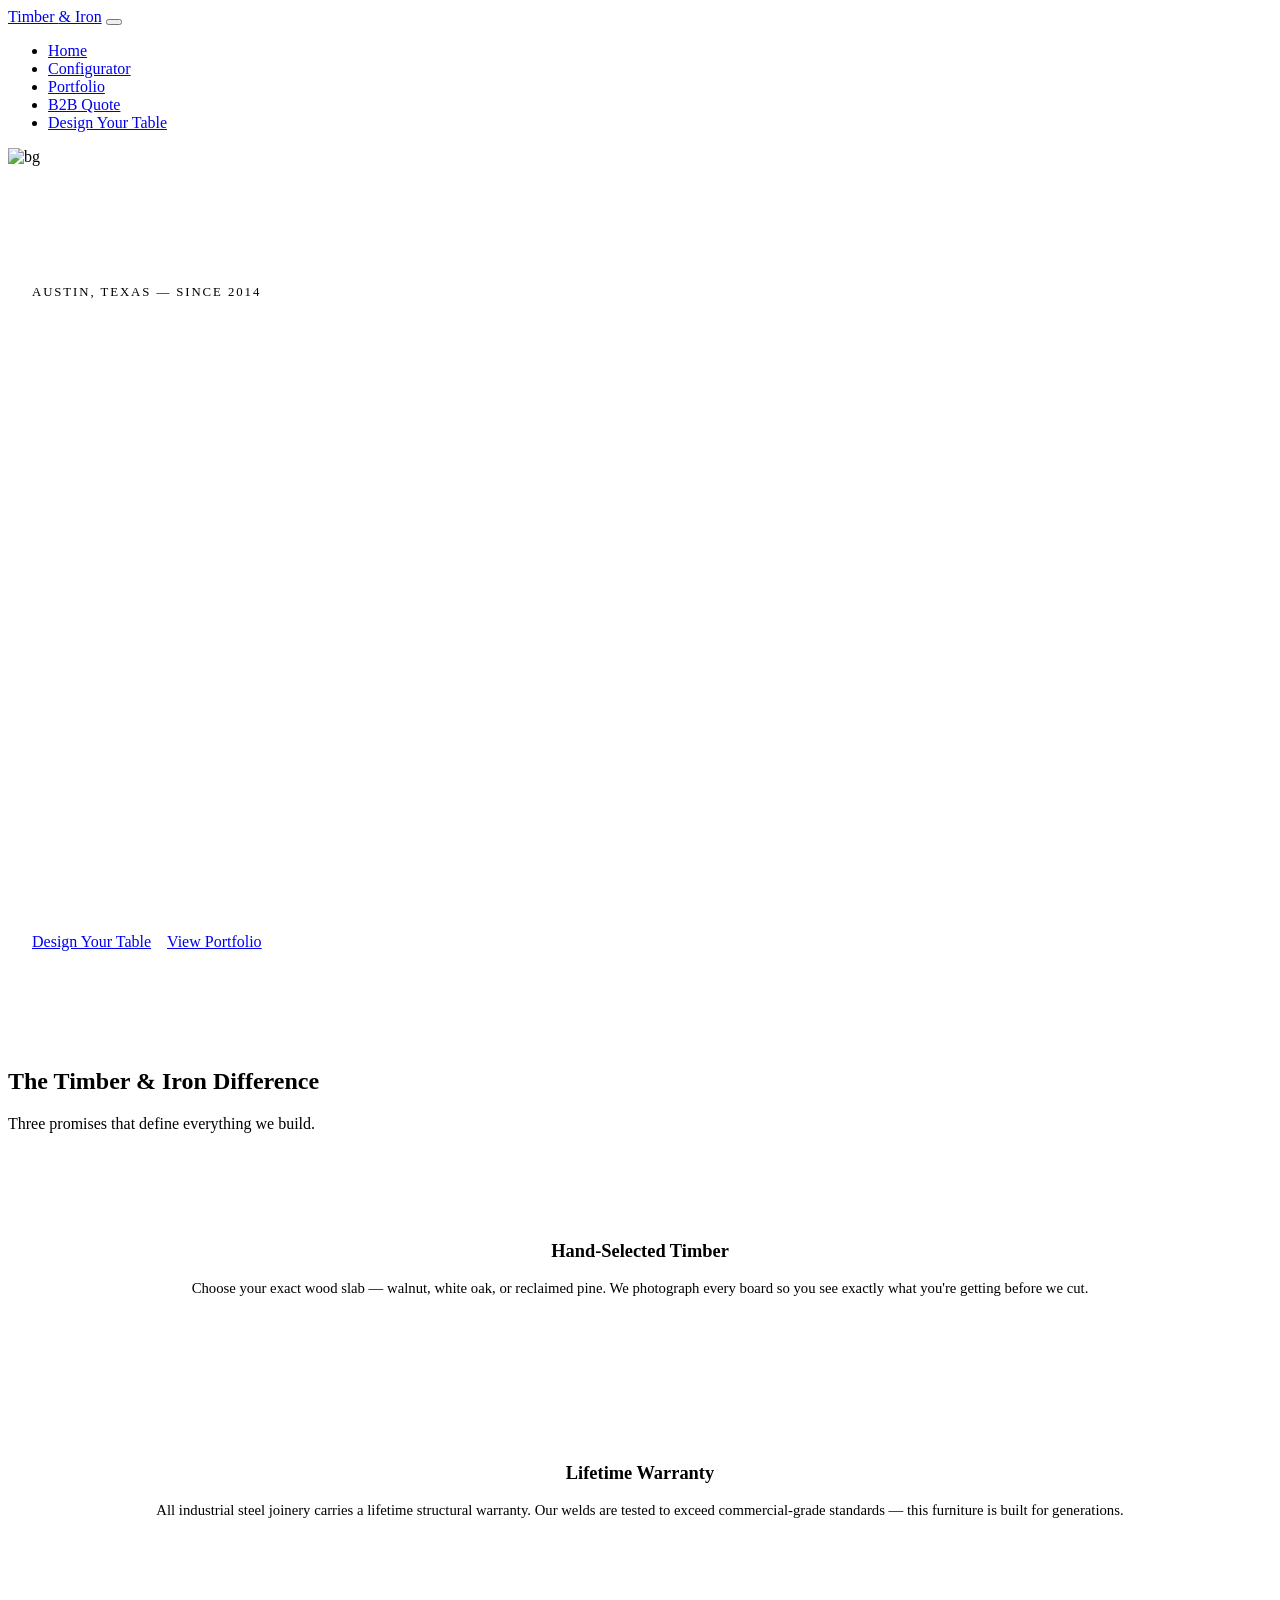
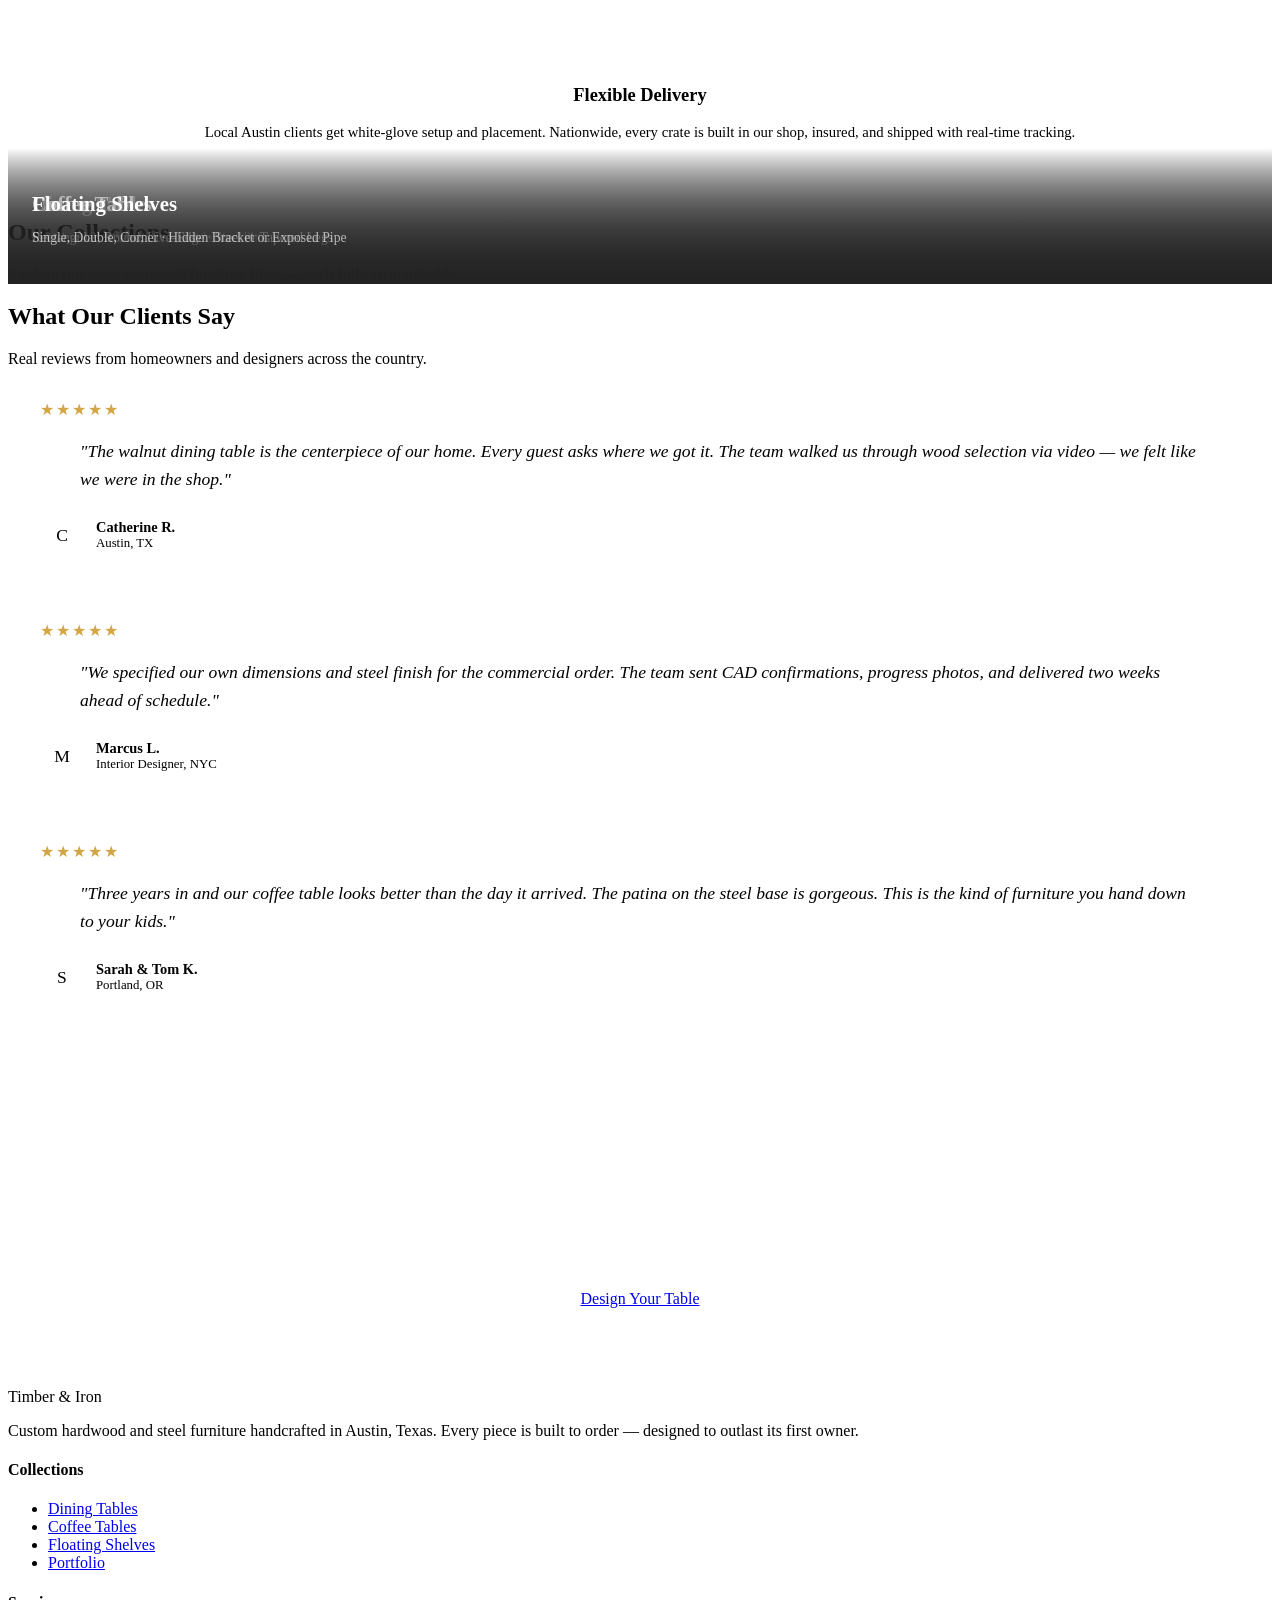
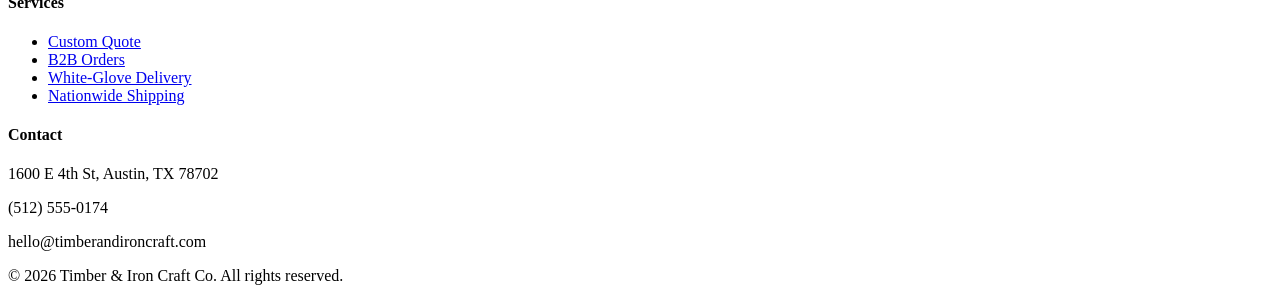
==== index.html @ 64012898 "Add files via upload" ====
<!doctype html>
<html lang="en">
<head>
  <meta charset="utf-8">
  <meta name="viewport" content="width=device-width, initial-scale=1">
  <title>Timber & Iron Craft Co. — Custom Hardwood Furniture, Austin TX</title>
  <link rel="stylesheet" href="css/timber.css">
  <style>
    .hero {
      position: relative;
      min-height: 100vh;
      display: flex;
      align-items: center;
      padding-top: var(--nav-height);
      background: var(--charcoal);
      overflow: hidden;
    }

    .hero-bg {
      position: absolute;
      inset: 0;
      background:
        linear-gradient(135deg, rgba(30,63,32,0.3) 0%, rgba(34,34,34,0.8) 50%, rgba(34,34,34,0.95) 100%),
        linear-gradient(0deg, var(--charcoal) 0%, transparent 40%);
    }

    .hero-bg img {
      width: 100%;
      height: 100%;
      object-fit: cover;
      position: absolute;
      inset: 0;
      mix-blend-mode: overlay;
    }

    .hero-content {
      position: relative;
      z-index: 2;
      max-width: 720px;
      padding: 120px 24px 80px;
    }

    .hero h1 {
      color: #fff;
      font-size: clamp(2.8rem, 6vw, 5rem);
      line-height: 1.06;
      margin-bottom: 1.5rem;
    }

    .hero p {
      color: rgba(255,255,255,0.75);
      font-size: clamp(1.05rem, 1.5vw, 1.2rem);
      max-width: 520px;
      line-height: 1.7;
      margin-bottom: 2.5rem;
    }

    .hero-actions {
      display: flex;
      gap: 16px;
      flex-wrap: wrap;
    }

    .hero-kicker {
      font-size: 0.8rem;
      text-transform: uppercase;
      letter-spacing: 0.15em;
      color: var(--accent);
      font-weight: 500;
      margin-bottom: 1rem;
      display: block;
    }

    .trust-triad {
      background: var(--surface);
    }

    .trust-card {
      text-align: center;
      padding: 40px 28px;
      border: 1px solid var(--border);
      background: var(--bg);
    }

    .trust-card .icon {
      width: 48px;
      height: 48px;
      margin: 0 auto 20px;
      display: flex;
      align-items: center;
      justify-content: center;
    }

    .trust-card .icon svg {
      width: 40px;
      height: 40px;
      stroke: var(--accent);
      fill: none;
      stroke-width: 1.5;
    }

    .trust-card h3 {
      font-size: 1.15rem;
      margin-bottom: 10px;
    }

    .trust-card p {
      color: var(--muted);
      font-size: 0.92rem;
      line-height: 1.6;
    }

    .category-grid .grid-3 {
      gap: 24px;
    }

    .category-card {
      position: relative;
      aspect-ratio: 4/5;
      overflow: hidden;
      border: 1px solid var(--border);
      cursor: pointer;
      transition: all 0.4s ease;
    }

    .category-card:hover {
      border-color: var(--accent);
    }

    .category-card-bg {
      width: 100%;
      height: 100%;
      background: var(--surface);
      display: flex;
      align-items: center;
      justify-content: center;
      transition: transform 0.4s ease;
    }

    .category-card:hover .category-card-bg {
      transform: scale(1.03);
    }

    .category-card .placeholder-slab {
      width: 70%;
      height: 60%;
      background: linear-gradient(135deg, #d4c9b8 0%, #b8a88e 50%, #9c8a6e 100%);
      border-radius: 2px;
    }

    .category-card.dining .placeholder-slab {
      width: 80%;
      height: 50%;
      background: linear-gradient(135deg, #c4b6a0 0%, #a89476 50%, #8a7658 100%);
    }

    .category-card.coffee .placeholder-slab {
      width: 60%;
      height: 40%;
      background: linear-gradient(135deg, #d1c4b0 0%, #b8a88e 50%, #9c8a6e 100%);
    }

    .category-card.shelves .placeholder-slab {
      width: 50%;
      height: 65%;
      background: linear-gradient(135deg, #cebfa8 0%, #b0a088 50%, #8a7a62 100%);
    }

    .category-card-label {
      position: absolute;
      bottom: 0;
      left: 0;
      right: 0;
      padding: 24px;
      background: linear-gradient(transparent, rgba(34,34,34,0.85));
      color: #fff;
    }

    .category-card-label h3 {
      font-size: 1.3rem;
      color: #fff;
      margin-bottom: 4px;
    }

    .category-card-label p {
      font-size: 0.85rem;
      color: rgba(255,255,255,0.65);
    }

    .social-proof {
      background: var(--surface);
    }

    .review-card {
      background: var(--bg);
      border: 1px solid var(--border);
      padding: 32px;
    }

    .review-card .stars {
      color: #d4a545;
      font-size: 1rem;
      letter-spacing: 2px;
      margin-bottom: 16px;
    }

    .review-card blockquote {
      font-family: var(--font-display);
      font-size: 1.1rem;
      font-style: italic;
      line-height: 1.6;
      margin-bottom: 20px;
      color: var(--fg);
    }

    .review-card .reviewer {
      display: flex;
      align-items: center;
      gap: 12px;
    }

    .review-card .reviewer-avatar {
      width: 44px;
      height: 44px;
      border-radius: 50%;
      background: var(--surface);
      display: flex;
      align-items: center;
      justify-content: center;
      font-family: var(--font-display);
      font-size: 1.1rem;
      color: var(--muted);
    }

    .review-card .reviewer-name {
      font-size: 0.9rem;
      font-weight: 600;
    }

    .review-card .reviewer-location {
      font-size: 0.8rem;
      color: var(--muted);
    }

    .cta-band {
      background: var(--charcoal);
      text-align: center;
      padding: 5rem 0;
    }

    .cta-band h2 {
      color: #fff;
      font-size: clamp(2rem, 4vw, 3rem);
      margin-bottom: 1rem;
    }

    .cta-band p {
      color: rgba(255,255,255,0.65);
      max-width: 500px;
      margin: 0 auto 2rem;
    }

    @media (max-width: 640px) {
      .hero-actions {
        flex-direction: column;
      }

      .hero-actions .btn {
        width: 100%;
        justify-content: center;
      }
    }
  </style>
</head>
<body>

  <nav>
    <div class="container">
      <a href="/" class="nav-logo">Timber <span>&amp;</span> Iron</a>
      <button class="nav-toggle" aria-label="Toggle menu" onclick="document.querySelector('.nav-links').classList.toggle('open')">
        <span></span><span></span><span></span>
      </button>
      <ul class="nav-links">
        <li><a href="/" class="active">Home</a></li>
        <li><a href="configurator.html">Configurator</a></li>
        <li><a href="portfolio.html">Portfolio</a></li>
        <li><a href="b2b-quote.html">B2B Quote</a></li>
        <li><a href="configurator.html" class="nav-cta">Design Your Table</a></li>
      </ul>
    </div>
  </nav>

  <section class="hero">
    <div class="hero-bg">
      <div class="hero-bg"> <img src="Gemini_Generated_Image_15kgkk15kgkk15kg.png" alt="bg"></div>
    </div>
    <div class="container" style="position:relative;z-index:2;">
      <div class="hero-content">
        <span class="hero-kicker">Austin, Texas — Since 2014</span>
        <h1>Heirloom-Quality Custom Hardwood Furniture. Built in Austin—Shipped Nationwide.</h1>
        <p>Every piece is handcrafted from hand-selected timber and welded industrial steel. Your dimensions, your wood, your finish — delivered to your door.</p>
        <div class="hero-actions">
          <a href="configurator.html" class="btn btn-primary">Design Your Table</a>
          <a href="portfolio.html" class="btn btn-outline-light">View Portfolio</a>
        </div>
      </div>
    </div>
  </section>

  <section class="section trust-triad">
    <div class="container">
      <div class="section-header">
        <h2 class="section-title">The Timber &amp; Iron Difference</h2>
        <p class="section-subtitle" style="margin:0 auto;">Three promises that define everything we build.</p>
      </div>
      <div class="grid-3">
        <div class="trust-card">
          <div class="icon">
            <svg viewBox="0 0 24 24" stroke-linecap="round" stroke-linejoin="round"><path d="M12 3v18"/><path d="M9 21h6"/><path d="M7 7l-2 2 2 2"/><path d="M17 7l2 2-2 2"/></svg>
          </div>
          <h3>Hand-Selected Timber</h3>
          <p>Choose your exact wood slab — walnut, white oak, or reclaimed pine. We photograph every board so you see exactly what you're getting before we cut.</p>
        </div>
        <div class="trust-card">
          <div class="icon">
            <svg viewBox="0 0 24 24" stroke-linecap="round" stroke-linejoin="round"><path d="M12 22s8-4 8-10V5l-8-3-8 3v7c0 6 8 10 8 10z"/></svg>
          </div>
          <h3>Lifetime Warranty</h3>
          <p>All industrial steel joinery carries a lifetime structural warranty. Our welds are tested to exceed commercial-grade standards — this furniture is built for generations.</p>
        </div>
        <div class="trust-card">
          <div class="icon">
            <svg viewBox="0 0 24 24" stroke-linecap="round" stroke-linejoin="round"><path d="M17 21v-2a4 4 0 0 0-4-4H5a4 4 0 0 0-4 4v2"/><circle cx="9" cy="7" r="4"/><path d="M23 21v-2a4 4 0 0 0-3-3.87"/><path d="M16 3.13a4 4 0 0 1 0 7.75"/></svg>
          </div>
          <h3>Flexible Delivery</h3>
          <p>Local Austin clients get white-glove setup and placement. Nationwide, every crate is built in our shop, insured, and shipped with real-time tracking.</p>
        </div>
      </div>
    </div>
  </section>

  <section class="section">
    <div class="container">
      <div class="section-header">
        <h2 class="section-title">Our Collections</h2>
        <p class="section-subtitle" style="margin:0 auto;">Explore our most-requested furniture lines — each fully customizable.</p>
      </div>
      <div class="category-grid grid-3">
        <a href="configurator.html" class="category-card dining">
          <div class="category-card-bg">
            <div class="placeholder-slab"></div>
          </div>
          <div class="category-card-label">
            <h3>Dining Tables</h3>
            <p>Seat 4 to 12 · Walnut, Oak, Reclaimed Pine</p>
          </div>
        </a>
        <a href="configurator.html" class="category-card coffee">
          <div class="category-card-bg">
            <div class="placeholder-slab"></div>
          </div>
          <div class="category-card-label">
            <h3>Coffee Tables</h3>
            <p>Rectangular, Round, Live-Edge · Steel or Tapered Legs</p>
          </div>
        </a>
        <a href="configurator.html" class="category-card shelves">
          <div class="category-card-bg">
            <div class="placeholder-slab"></div>
          </div>
          <div class="category-card-label">
            <h3>Floating Shelves</h3>
            <p>Single, Double, Corner · Hidden Bracket or Exposed Pipe</p>
          </div>
        </a>
      </div>
    </div>
  </section>

  <section class="section social-proof">
    <div class="container">
      <div class="section-header">
        <h2 class="section-title">What Our Clients Say</h2>
        <p class="section-subtitle" style="margin:0 auto;">Real reviews from homeowners and designers across the country.</p>
      </div>
      <div class="grid-3">
        <div class="review-card">
          <div class="stars">★★★★★</div>
          <blockquote>"The walnut dining table is the centerpiece of our home. Every guest asks where we got it. The team walked us through wood selection via video — we felt like we were in the shop."</blockquote>
          <div class="reviewer">
            <div class="reviewer-avatar">C</div>
            <div>
              <div class="reviewer-name">Catherine R.</div>
              <div class="reviewer-location">Austin, TX</div>
            </div>
          </div>
        </div>
        <div class="review-card">
          <div class="stars">★★★★★</div>
          <blockquote>"We specified our own dimensions and steel finish for the commercial order. The team sent CAD confirmations, progress photos, and delivered two weeks ahead of schedule."</blockquote>
          <div class="reviewer">
            <div class="reviewer-avatar">M</div>
            <div>
              <div class="reviewer-name">Marcus L.</div>
              <div class="reviewer-location">Interior Designer, NYC</div>
            </div>
          </div>
        </div>
        <div class="review-card">
          <div class="stars">★★★★★</div>
          <blockquote>"Three years in and our coffee table looks better than the day it arrived. The patina on the steel base is gorgeous. This is the kind of furniture you hand down to your kids."</blockquote>
          <div class="reviewer">
            <div class="reviewer-avatar">S</div>
            <div>
              <div class="reviewer-name">Sarah &amp; Tom K.</div>
              <div class="reviewer-location">Portland, OR</div>
            </div>
          </div>
        </div>
      </div>
    </div>
  </section>

  <section class="cta-band">
    <div class="container">
      <h2>Ready to Build Something Extraordinary?</h2>
      <p>Start with our configurator to choose your wood, dimensions, and steel base — then we'll craft a formal quote within 48 hours.</p>
      <a href="configurator.html" class="btn btn-primary">Design Your Table</a>
    </div>
  </section>

  <footer>
    <div class="container">
      <div>
        <div class="footer-brand">Timber <span>&amp;</span> Iron</div>
        <p>Custom hardwood and steel furniture handcrafted in Austin, Texas. Every piece is built to order — designed to outlast its first owner.</p>
      </div>
      <div>
        <h4>Collections</h4>
        <ul>
          <li><a href="configurator.html">Dining Tables</a></li>
          <li><a href="configurator.html">Coffee Tables</a></li>
          <li><a href="configurator.html">Floating Shelves</a></li>
          <li><a href="portfolio.html">Portfolio</a></li>
        </ul>
      </div>
      <div>
        <h4>Services</h4>
        <ul>
          <li><a href="configurator.html">Custom Quote</a></li>
          <li><a href="b2b-quote.html">B2B Orders</a></li>
          <li><a href="#">White-Glove Delivery</a></li>
          <li><a href="#">Nationwide Shipping</a></li>
        </ul>
      </div>
      <div>
        <h4>Contact</h4>
        <p>1600 E 4th St, Austin, TX 78702</p>
        <p>(512) 555-0174</p>
        <p>hello@timberandironcraft.com</p>
      </div>
    </div>
    <div class="footer-bottom container">
      <p>&copy; 2026 Timber & Iron Craft Co. All rights reserved.</p>
    </div>
  </footer>

</body>
</html>
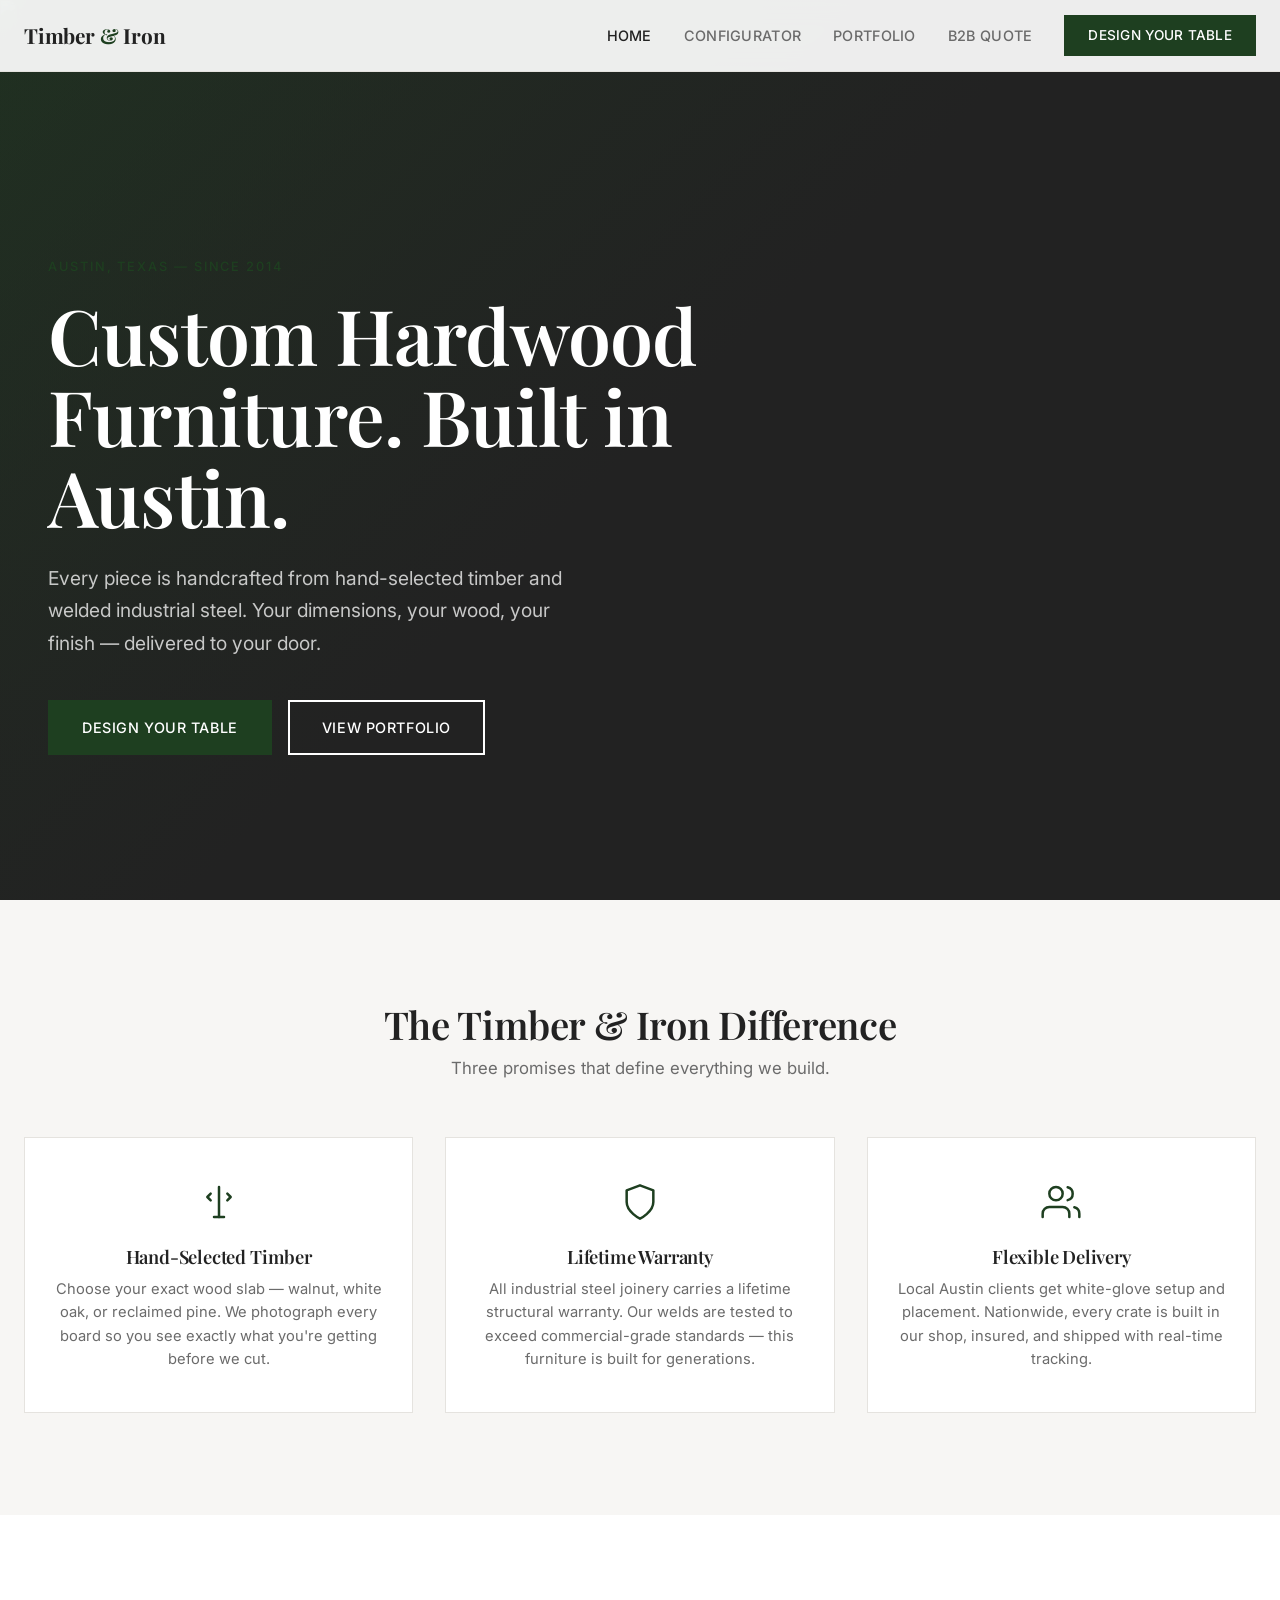
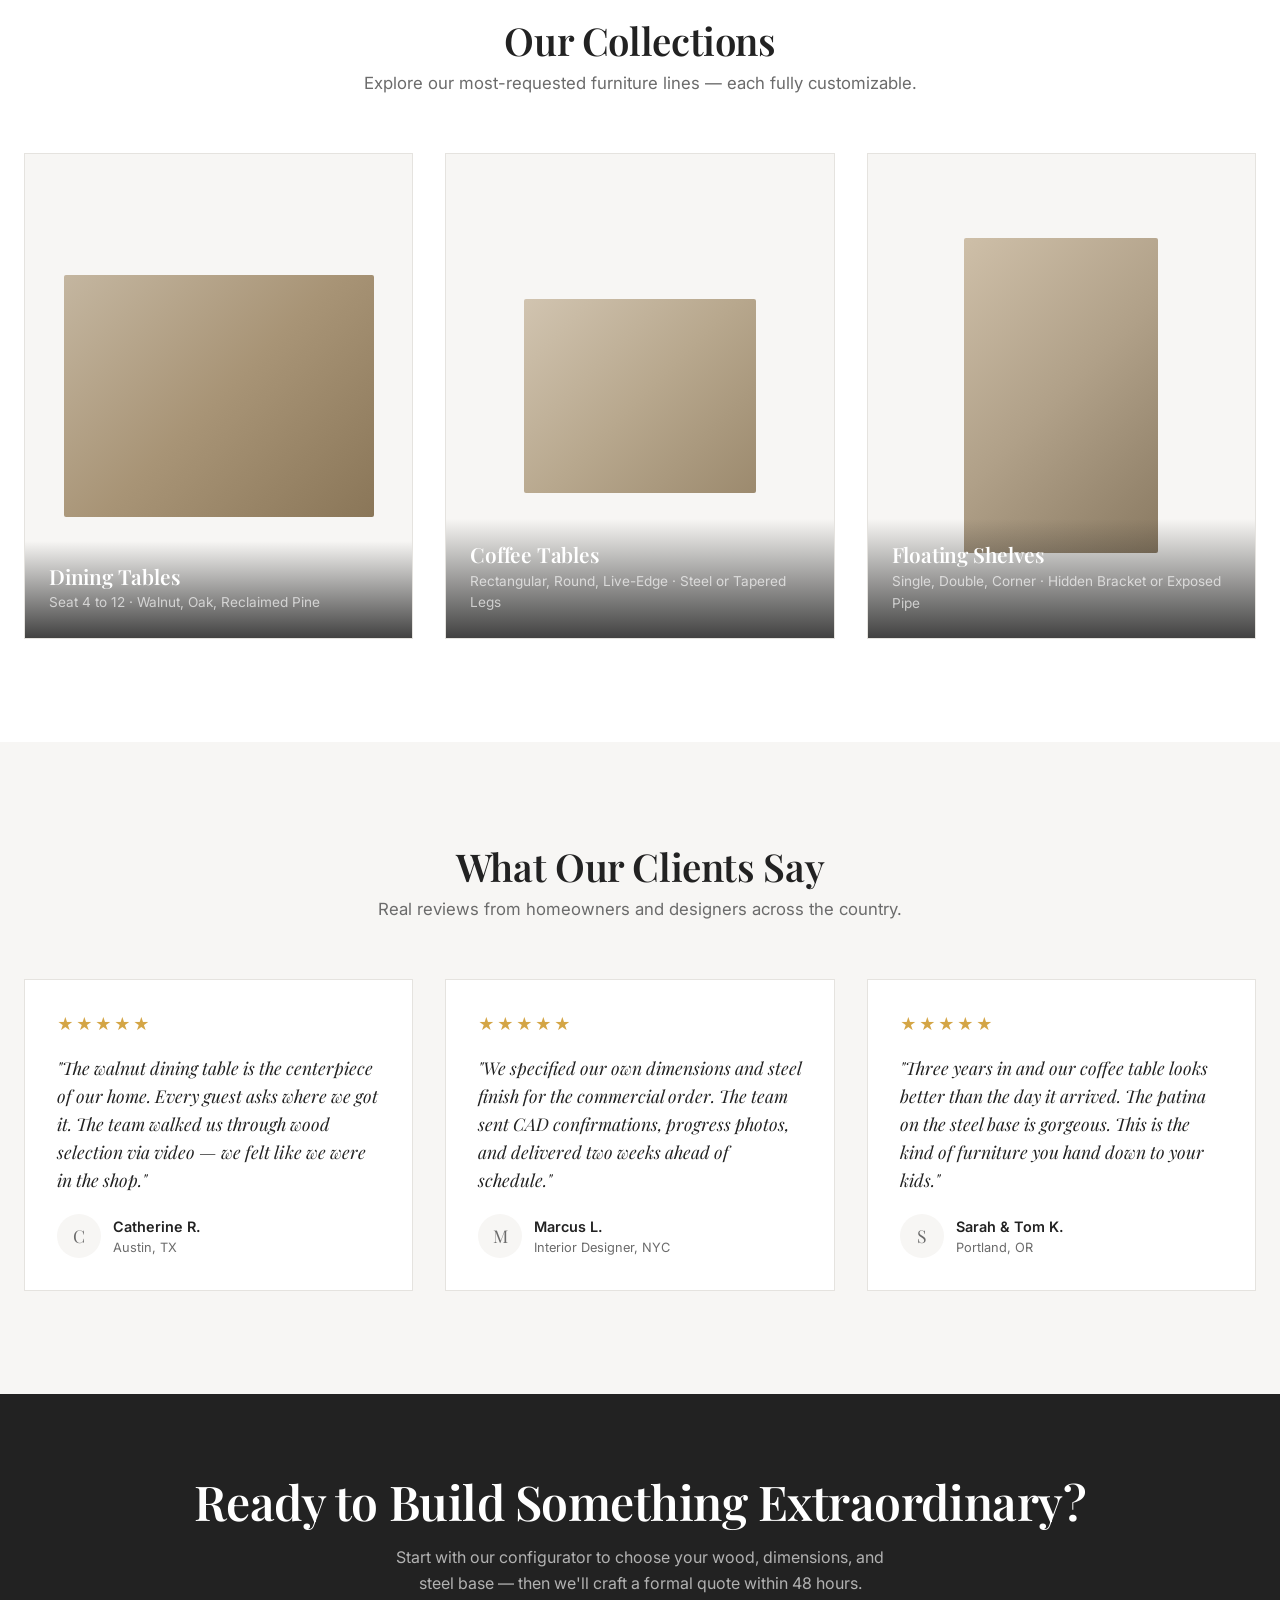
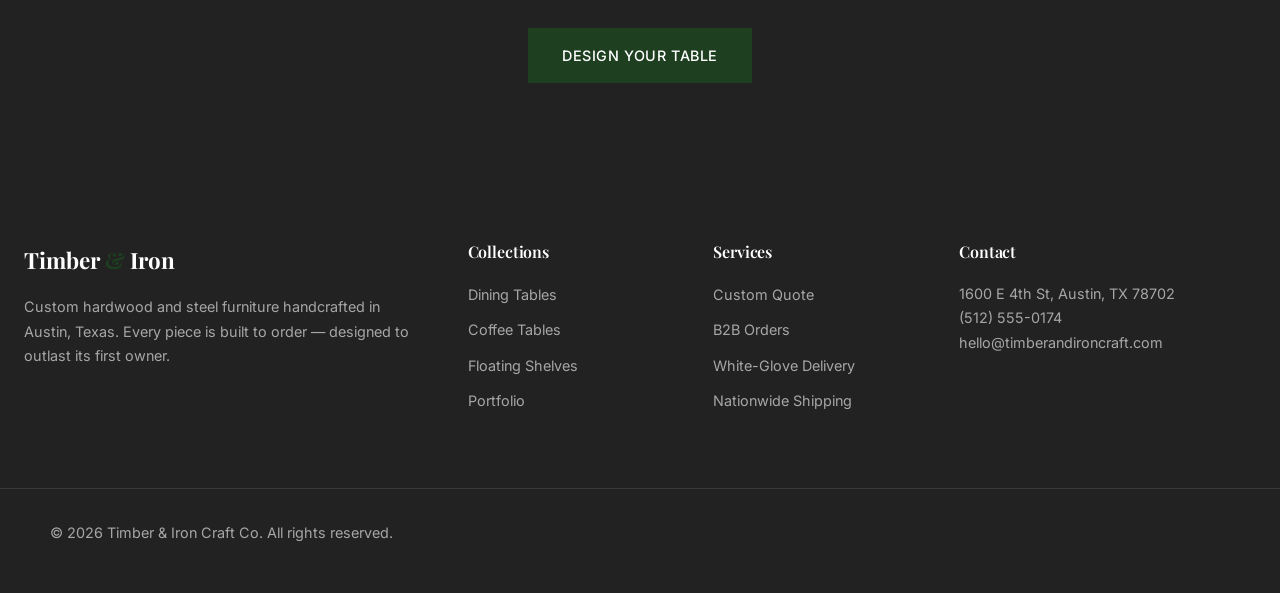
==== commit de1b8e10: "Revise hero section heading for clarity Updated the hero section heading to be more concise." ====
--- a/index.html
+++ b/index.html
@@ -290,14 +290,14 @@
     </div>
   </nav>
 
-  <section class="hero">
+<section class="hero">
     <div class="hero-bg">
       <div class="hero-bg"> <img src="Gemini_Generated_Image_15kgkk15kgkk15kg.png" alt="bg"></div>
     </div>
     <div class="container" style="position:relative;z-index:2;">
       <div class="hero-content">
         <span class="hero-kicker">Austin, Texas — Since 2014</span>
-        <h1>Heirloom-Quality Custom Hardwood Furniture. Built in Austin—Shipped Nationwide.</h1>
+        <h1>Custom Hardwood Furniture. Built in Austin.</h1>
         <p>Every piece is handcrafted from hand-selected timber and welded industrial steel. Your dimensions, your wood, your finish — delivered to your door.</p>
         <div class="hero-actions">
           <a href="configurator.html" class="btn btn-primary">Design Your Table</a>
--- a/css/timber.css
+++ b/css/timber.css
@@ -0,0 +1,416 @@
+@import url('https://fonts.googleapis.com/css2?family=Playfair+Display:ital,wght@0,400;0,600;0,700;1,400&family=Inter:wght@400;500;600&display=swap');
+
+:root {
+  --bg: #ffffff;
+  --surface: #f7f6f4;
+  --fg: #222222;
+  --muted: #6b6b6b;
+  --border: #e5e3df;
+  --accent: #1e3f20;
+  --accent-light: #2d5e30;
+  --charcoal: #222222;
+
+  --font-display: 'Playfair Display', Georgia, 'Times New Roman', serif;
+  --font-body: 'Inter', -apple-system, BlinkMacSystemFont, 'Segoe UI', system-ui, sans-serif;
+
+  --container: 1280px;
+  --nav-height: 72px;
+}
+
+* { margin: 0; padding: 0; box-sizing: border-box; }
+
+html {
+  scroll-behavior: smooth;
+  -webkit-font-smoothing: antialiased;
+  -moz-osx-font-smoothing: grayscale;
+}
+
+body {
+  font-family: var(--font-body);
+  font-size: 16px;
+  line-height: 1.6;
+  color: var(--fg);
+  background: var(--bg);
+}
+
+/* ===== Typography ===== */
+
+h1, h2, h3, h4 {
+  font-family: var(--font-display);
+  font-weight: 600;
+  line-height: 1.15;
+  letter-spacing: -0.01em;
+  color: var(--fg);
+}
+
+.display-headline {
+  font-family: var(--font-display);
+  font-size: clamp(2.5rem, 5vw, 4.5rem);
+  font-weight: 700;
+  line-height: 1.08;
+  letter-spacing: -0.02em;
+}
+
+.section-title {
+  font-size: clamp(1.75rem, 3vw, 2.75rem);
+  font-weight: 600;
+  margin-bottom: 0.5rem;
+}
+
+.section-subtitle {
+  font-size: 1.05rem;
+  color: var(--muted);
+  max-width: 560px;
+  line-height: 1.6;
+}
+
+/* ===== Layout ===== */
+
+.container {
+  width: 100%;
+  max-width: var(--container);
+  margin: 0 auto;
+  padding: 0 24px;
+}
+
+.section {
+  padding: clamp(4rem, 8vw, 7rem) 0;
+}
+
+.section-header {
+  margin-bottom: 3.5rem;
+  text-align: center;
+}
+
+.section-header.align-left {
+  text-align: left;
+}
+
+/* ===== Navigation ===== */
+
+nav {
+  position: fixed;
+  top: 0;
+  left: 0;
+  right: 0;
+  height: var(--nav-height);
+  background: rgba(255, 255, 255, 0.92);
+  backdrop-filter: blur(12px);
+  -webkit-backdrop-filter: blur(12px);
+  border-bottom: 1px solid var(--border);
+  z-index: 1000;
+}
+
+nav .container {
+  display: flex;
+  align-items: center;
+  justify-content: space-between;
+  height: 100%;
+}
+
+.nav-logo {
+  font-family: var(--font-display);
+  font-size: 1.3rem;
+  font-weight: 700;
+  color: var(--fg);
+  text-decoration: none;
+  letter-spacing: -0.01em;
+}
+
+.nav-logo span {
+  color: var(--accent);
+}
+
+.nav-links {
+  display: flex;
+  align-items: center;
+  gap: 32px;
+  list-style: none;
+}
+
+.nav-links a {
+  color: var(--muted);
+  text-decoration: none;
+  font-size: 0.9rem;
+  font-weight: 500;
+  letter-spacing: 0.02em;
+  text-transform: uppercase;
+  transition: color 0.2s;
+}
+
+.nav-links a:hover,
+.nav-links a.active {
+  color: var(--fg);
+}
+
+.nav-cta {
+  display: inline-flex;
+  align-items: center;
+  padding: 10px 24px;
+  background: var(--accent);
+  color: #fff !important;
+  border-radius: 0;
+  font-size: 0.85rem !important;
+  font-weight: 500;
+  text-transform: uppercase;
+  letter-spacing: 0.04em;
+  text-decoration: none;
+  transition: background 0.2s;
+}
+
+.nav-cta:hover {
+  background: var(--accent-light) !important;
+}
+
+/* Mobile nav */
+.nav-toggle {
+  display: none;
+  background: none;
+  border: none;
+  cursor: pointer;
+  padding: 8px;
+}
+
+.nav-toggle span {
+  display: block;
+  width: 24px;
+  height: 2px;
+  background: var(--fg);
+  margin: 5px 0;
+  transition: 0.2s;
+}
+
+/* ===== Buttons ===== */
+
+.btn {
+  display: inline-flex;
+  align-items: center;
+  gap: 8px;
+  padding: 14px 32px;
+  font-family: var(--font-body);
+  font-size: 0.9rem;
+  font-weight: 500;
+  text-transform: uppercase;
+  letter-spacing: 0.04em;
+  text-decoration: none;
+  border: none;
+  cursor: pointer;
+  transition: all 0.25s ease;
+}
+
+.btn-primary {
+  background: var(--accent);
+  color: #fff;
+  border: 2px solid var(--accent);
+}
+
+.btn-primary:hover {
+  background: var(--accent-light);
+  border-color: var(--accent-light);
+}
+
+.btn-outline {
+  background: transparent;
+  color: var(--fg);
+  border: 2px solid var(--fg);
+}
+
+.btn-outline:hover {
+  background: var(--fg);
+  color: #fff;
+}
+
+.btn-outline-light {
+  background: transparent;
+  color: #fff;
+  border: 2px solid #fff;
+}
+
+.btn-outline-light:hover {
+  background: #fff;
+  color: var(--fg);
+}
+
+/* ===== Grids ===== */
+
+.grid-3 {
+  display: grid;
+  grid-template-columns: repeat(3, 1fr);
+  gap: 32px;
+}
+
+.grid-2 {
+  display: grid;
+  grid-template-columns: repeat(2, 1fr);
+  gap: 32px;
+}
+
+@media (max-width: 900px) {
+  .grid-3 { grid-template-columns: repeat(2, 1fr); }
+  .grid-2 { grid-template-columns: 1fr; }
+}
+
+@media (max-width: 640px) {
+  .grid-3 { grid-template-columns: 1fr; }
+}
+
+/* ===== Cards ===== */
+
+.card {
+  background: var(--bg);
+  border: 1px solid var(--border);
+  padding: 0;
+  transition: all 0.3s ease;
+}
+
+.card:hover {
+  border-color: var(--accent);
+}
+
+.card-image {
+  width: 100%;
+  aspect-ratio: 4/3;
+  background: var(--surface);
+  overflow: hidden;
+}
+
+.card-image img {
+  width: 100%;
+  height: 100%;
+  object-fit: cover;
+  display: block;
+}
+
+.card-body {
+  padding: 24px;
+}
+
+.card-body h3 {
+  font-size: 1.2rem;
+  margin-bottom: 8px;
+}
+
+.card-body p {
+  color: var(--muted);
+  font-size: 0.95rem;
+  line-height: 1.55;
+}
+
+/* ===== Footer ===== */
+
+footer {
+  background: var(--charcoal);
+  color: rgba(255, 255, 255, 0.7);
+  padding: 5rem 0 3rem;
+}
+
+footer .container {
+  display: grid;
+  grid-template-columns: 2fr 1fr 1fr 1.5fr;
+  gap: 48px;
+}
+
+footer h4 {
+  font-family: var(--font-display);
+  color: #fff;
+  font-size: 1rem;
+  margin-bottom: 1.25rem;
+  font-weight: 600;
+}
+
+footer p, footer a {
+  font-size: 0.9rem;
+  line-height: 1.7;
+  color: rgba(255, 255, 255, 0.6);
+  text-decoration: none;
+}
+
+footer a:hover {
+  color: #fff;
+}
+
+footer ul {
+  list-style: none;
+}
+
+footer ul li {
+  margin-bottom: 10px;
+}
+
+.footer-brand {
+  font-family: var(--font-display);
+  font-size: 1.4rem;
+  font-weight: 700;
+  color: #fff;
+  margin-bottom: 1rem;
+}
+
+.footer-brand span {
+  color: var(--accent);
+}
+
+.footer-bottom {
+  margin-top: 4rem;
+  padding-top: 2rem;
+  border-top: 1px solid rgba(255, 255, 255, 0.1);
+  text-align: center;
+  font-size: 0.85rem;
+  color: rgba(255, 255, 255, 0.4);
+}
+
+@media (max-width: 900px) {
+  footer .container {
+    grid-template-columns: 1fr 1fr;
+    gap: 32px;
+  }
+}
+
+@media (max-width: 640px) {
+  footer .container {
+    grid-template-columns: 1fr;
+  }
+}
+
+/* ===== Utility ===== */
+
+.text-accent { color: var(--accent); }
+.text-muted { color: var(--muted); }
+.text-center { text-align: center; }
+.mt-1 { margin-top: 1rem; }
+.mt-2 { margin-top: 2rem; }
+.mt-3 { margin-top: 3rem; }
+.mb-2 { margin-bottom: 2rem; }
+.gap-1 { gap: 1rem; }
+.flex { display: flex; }
+.flex-center { display: flex; align-items: center; justify-content: center; }
+.flex-wrap { flex-wrap: wrap; }
+
+/* ===== Responsive nav ===== */
+
+@media (max-width: 768px) {
+  .nav-links {
+    position: fixed;
+    top: var(--nav-height);
+    left: 0;
+    right: 0;
+    background: rgba(255, 255, 255, 0.98);
+    flex-direction: column;
+    padding: 24px;
+    gap: 20px;
+    border-bottom: 1px solid var(--border);
+    transform: translateY(-100%);
+    opacity: 0;
+    pointer-events: none;
+    transition: all 0.3s ease;
+  }
+
+  .nav-links.open {
+    transform: translateY(0);
+    opacity: 1;
+    pointer-events: all;
+  }
+
+  .nav-toggle {
+    display: block;
+  }
+}
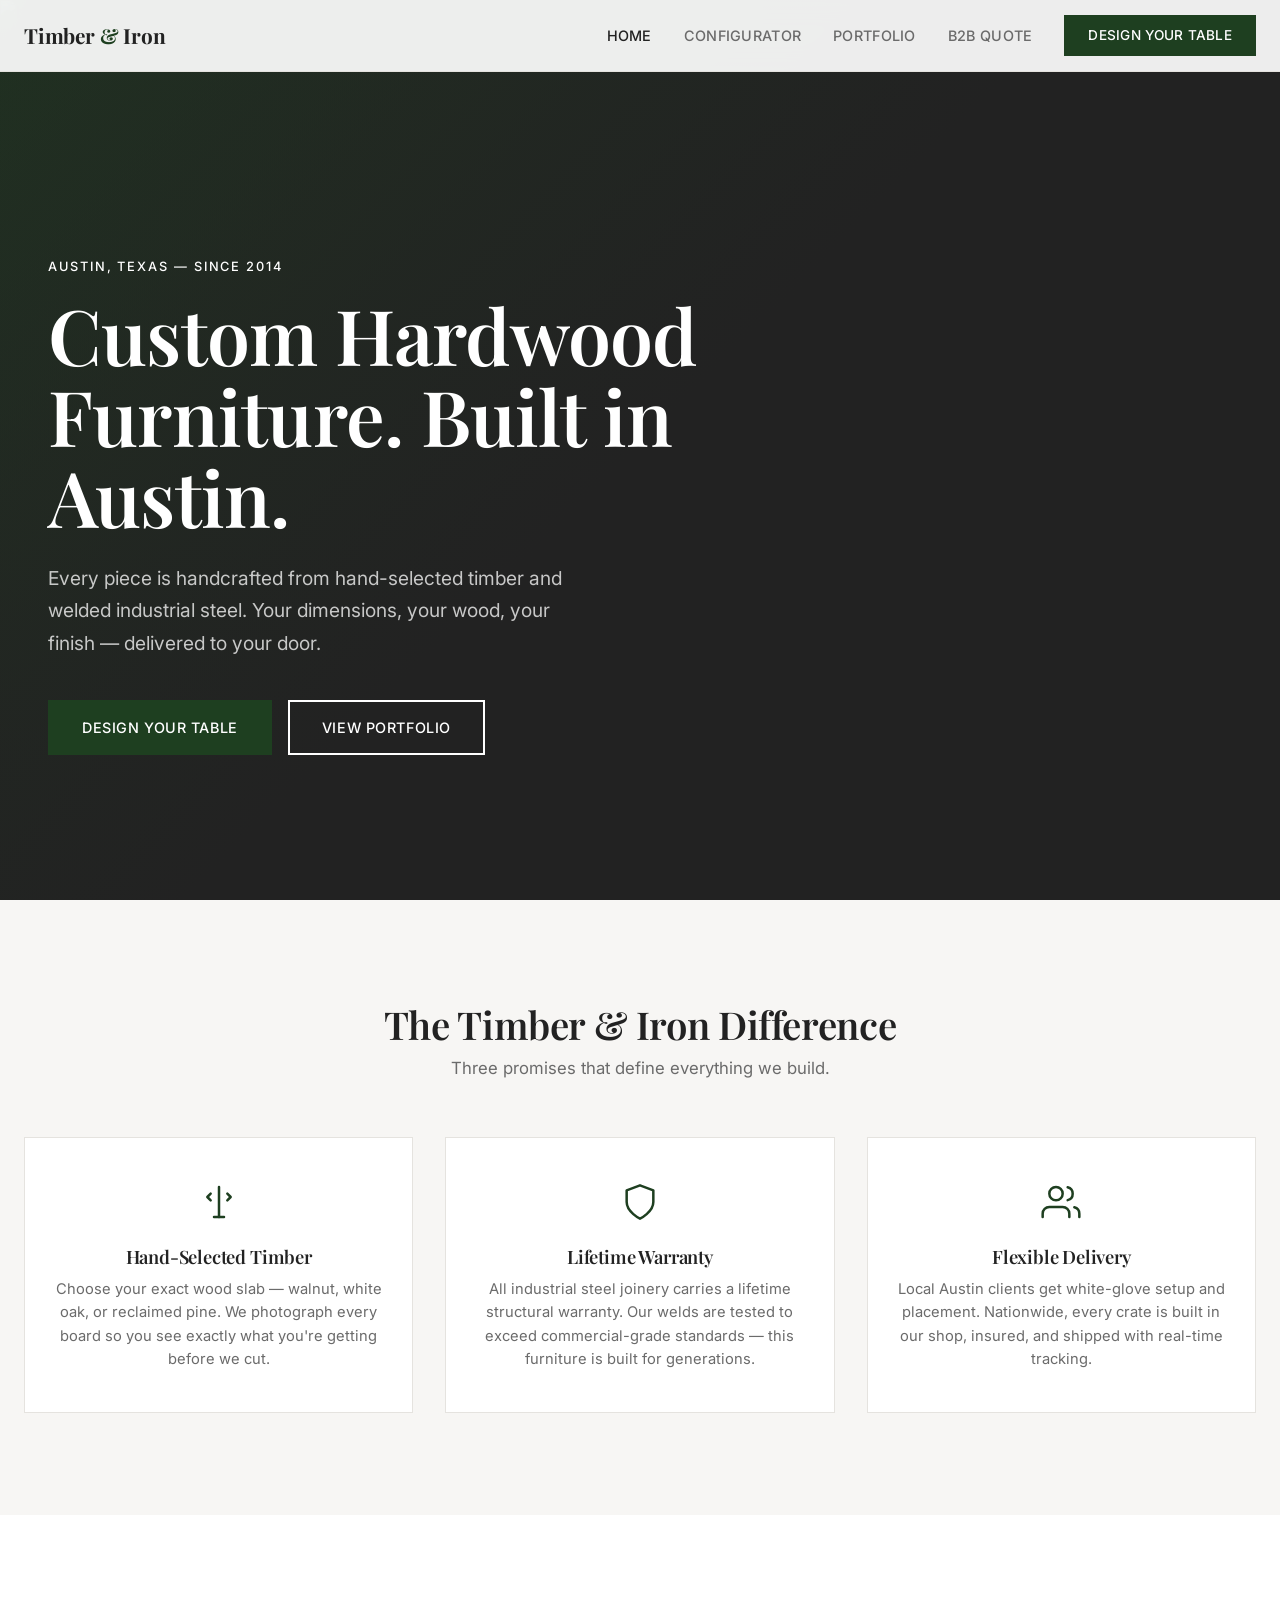
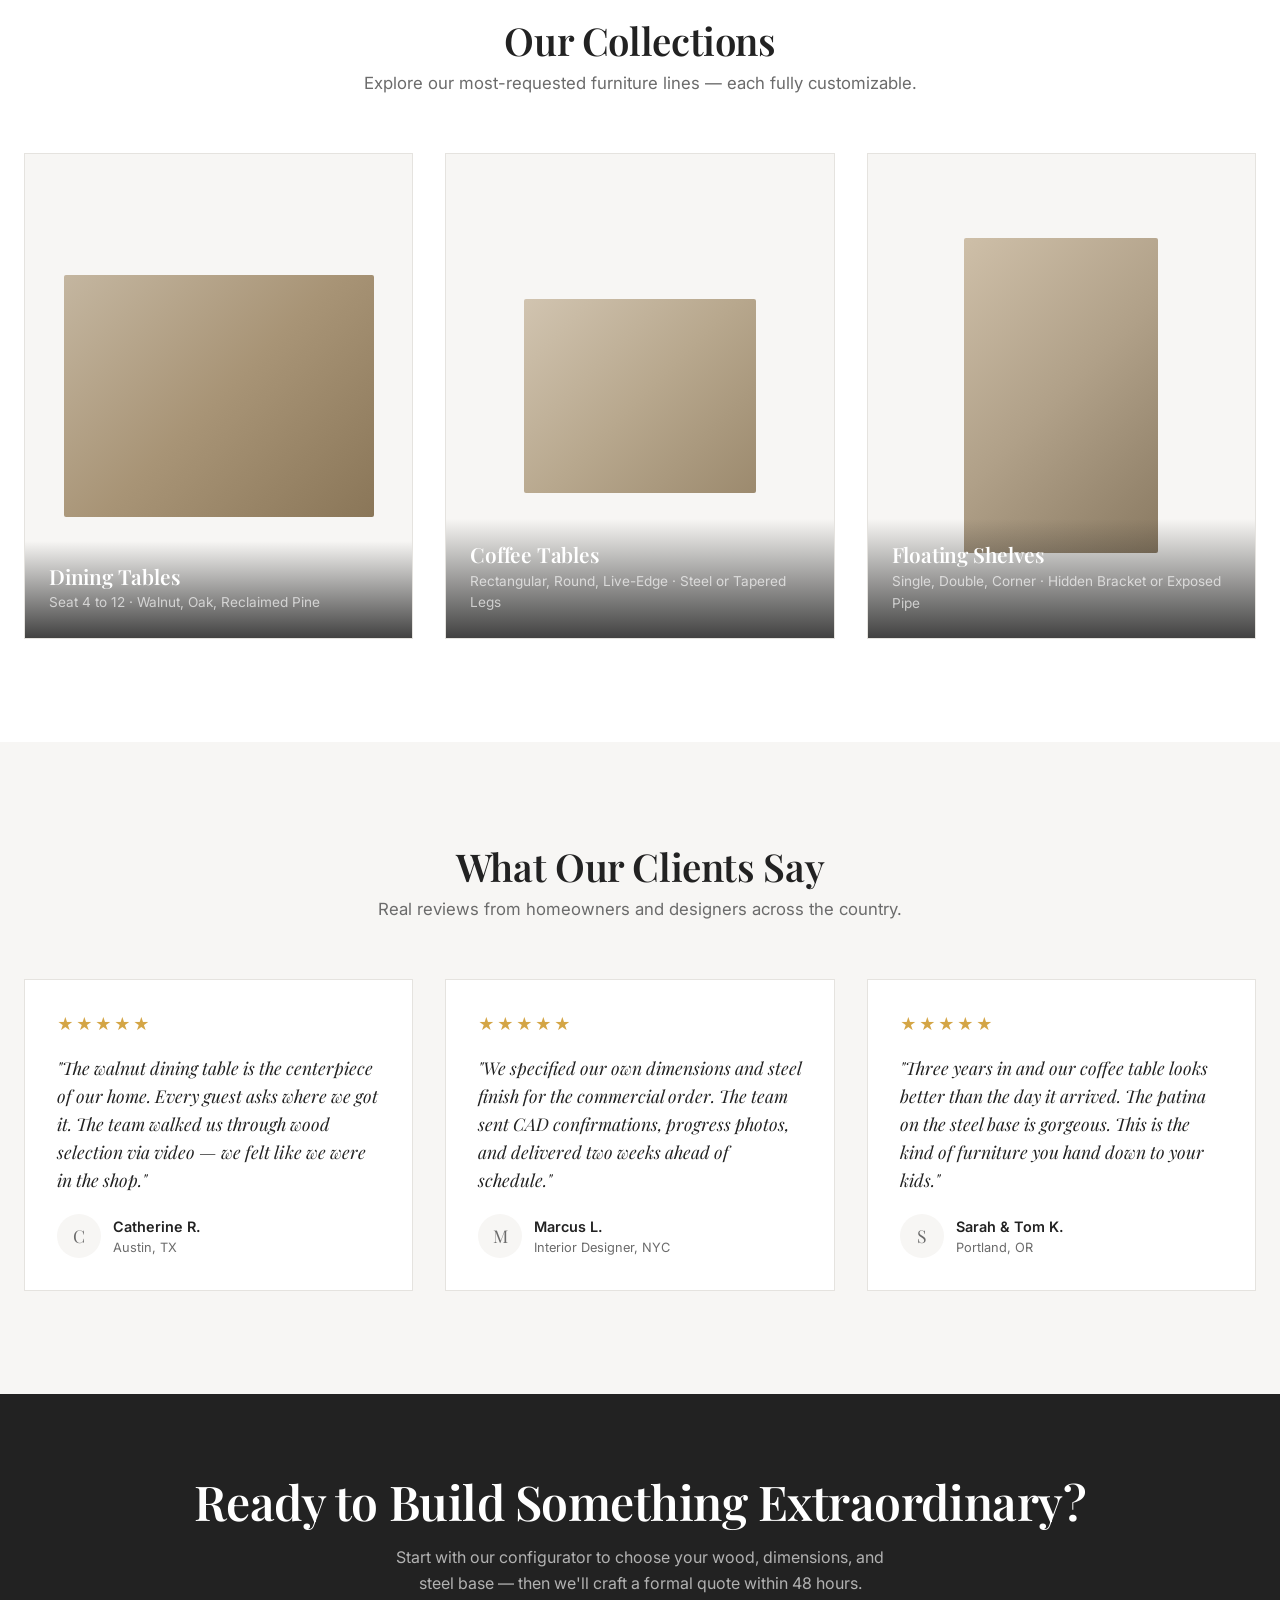
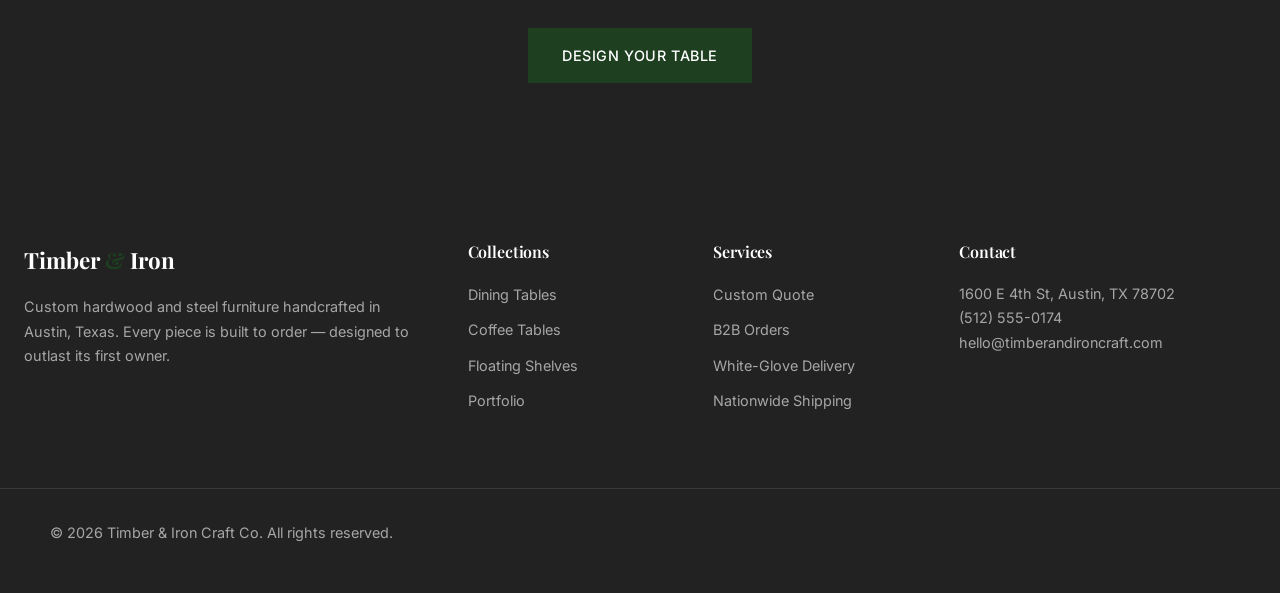
==== commit d7901bcd: "Change hero-kicker color to white" ====
--- a/index.html
+++ b/index.html
@@ -65,7 +65,7 @@
       font-size: 0.8rem;
       text-transform: uppercase;
       letter-spacing: 0.15em;
-      color: var(--accent);
+      color: white;
       font-weight: 500;
       margin-bottom: 1rem;
       display: block;
